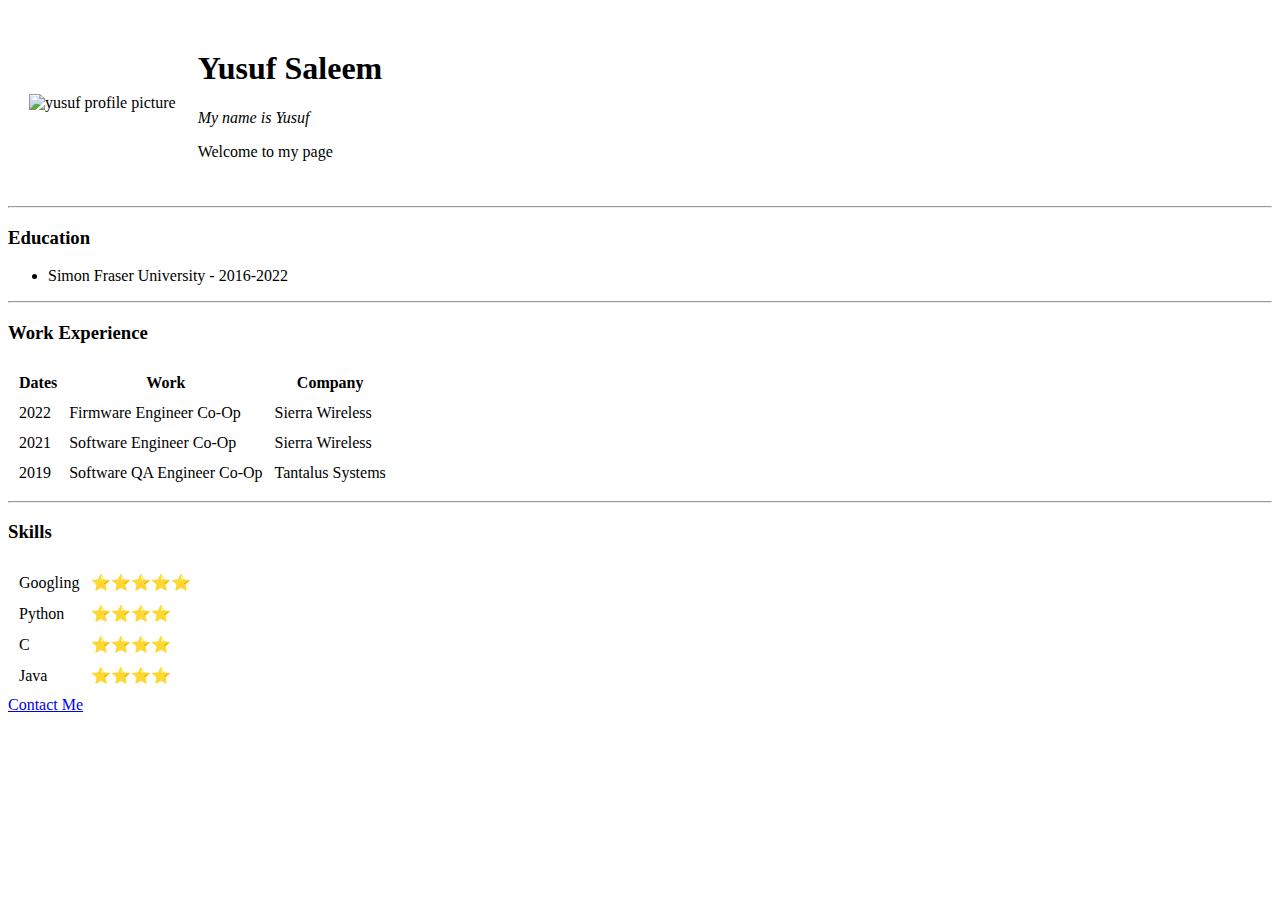
==== index.html @ 8aa3125e "Add initial resume website files" ====
<!DOCTYPE html>
<html>
  <head>
    <meta charset="utf-8" />
    <title>Yusuf's Personal Site</title>
  </head>
  <body>
    <table cellspacing="20">
      <td>
        <img
          src="https://media-exp1.licdn.com/dms/image/C5603AQH6PgA2jtlJhg/profile-displayphoto-shrink_200_200/0/1632036086809?e=1673481600&v=beta&t=Xz1bfXgzZUI-zCAgXPbQiHD53EjL9jddnJjzSCGUodw"
          alt="yusuf profile picture"
        />
      </td>
      <td>
        <h1>Yusuf Saleem</h1>
        <p>
          <em>My name is Yusuf</em>
        </p>
        <p>Welcome to my page</p>
      </td>
    </table>
    <hr />
    <h3>Education</h3>
    <ul>
      <li>Simon Fraser University - 2016-2022</li>
    </ul>
    <hr />
    <h3>Work Experience</h3>
    <table cellspacing="10">
      <thead>
        <th>Dates</th>
        <th>Work</th>
        <th>Company</th>
      </thead>
      <tbody>
        <tr>
          <td>2022</td>
          <td>Firmware Engineer Co-Op</td>
          <td>Sierra Wireless</td>
        </tr>
        <tr>
          <td>2021</td>
          <td>Software Engineer Co-Op</td>
          <td>Sierra Wireless</td>
        </tr>
        <tr>
          <td>2019</td>
          <td>Software QA Engineer Co-Op</td>
          <td>Tantalus Systems</td>
        </tr>
      </tbody>
    </table>
    <hr />
    <h3>Skills</h3>
    <table cellspacing="10">
      <tr>
        <td>Googling</td>
        <td>⭐⭐⭐⭐⭐</td>
      </tr>
      <tr>
        <td>Python</td>
        <td>⭐⭐⭐⭐</td>
      </tr>
      <tr>
        <td>C</td>
        <td>⭐⭐⭐⭐</td>
      </tr>
      <tr>
        <td>Java</td>
        <td>⭐⭐⭐⭐</td>
      </tr>
    </table>
    <a href="contact-me.html">Contact Me</a>
  </body>
</html>
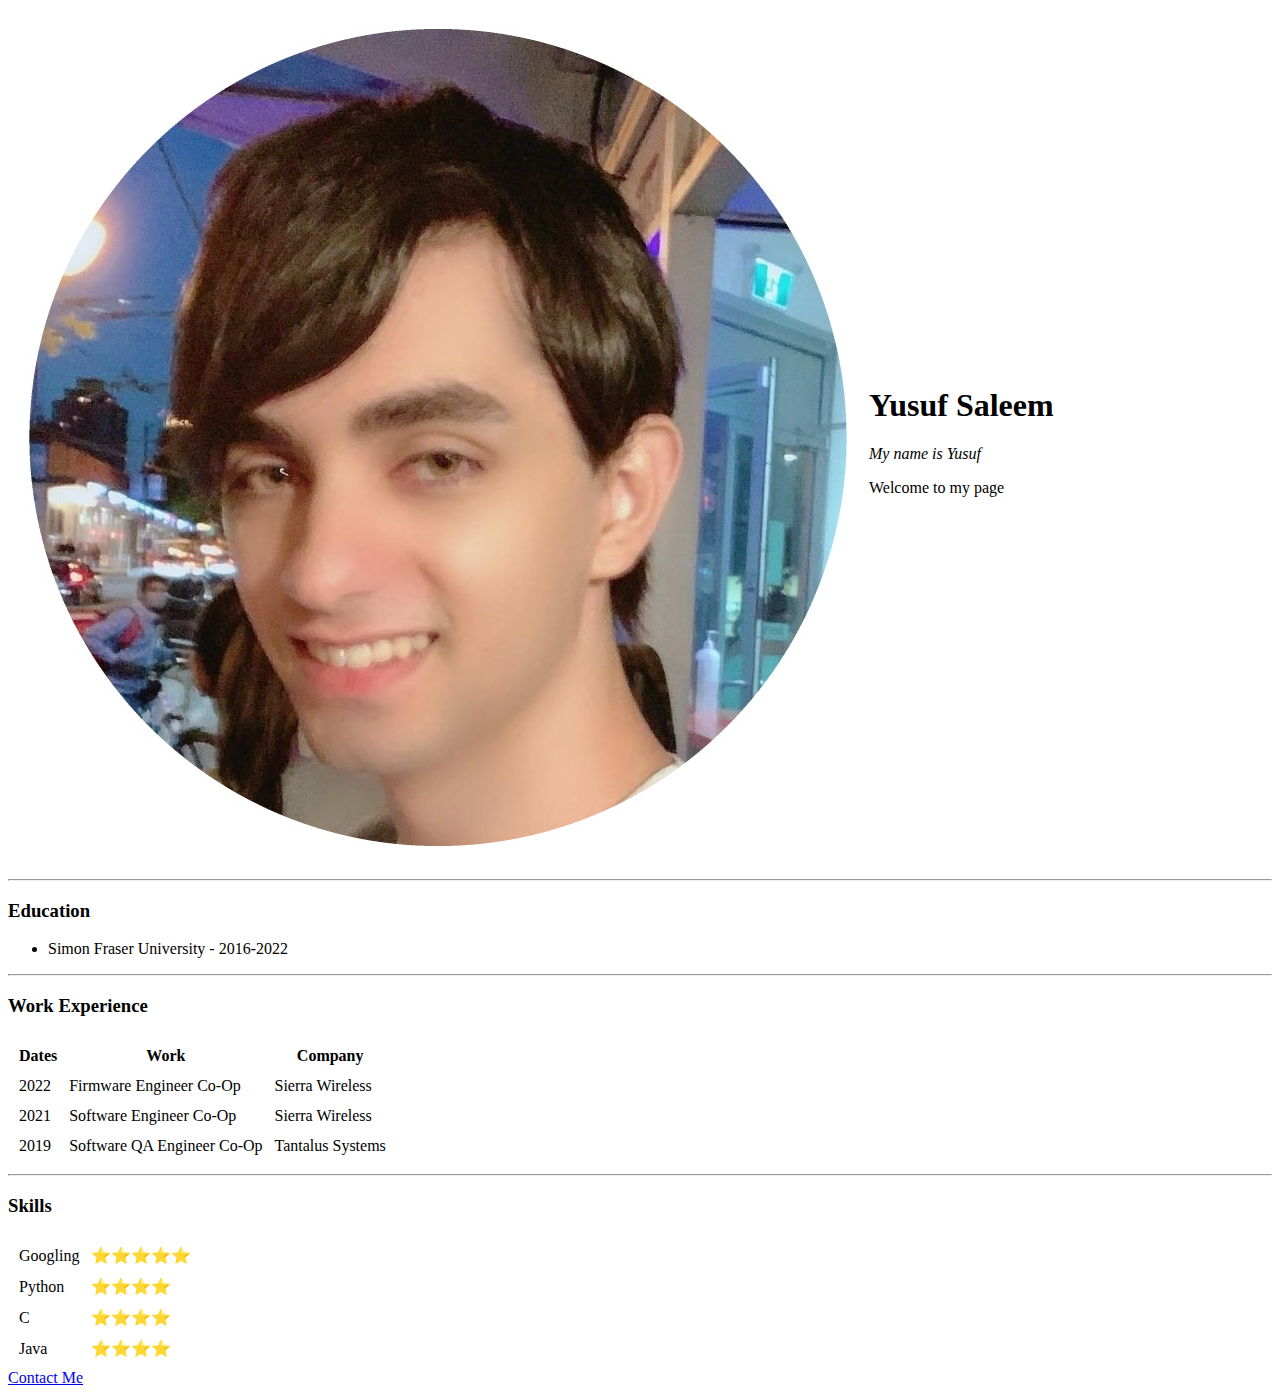
==== commit 3adef6ec: "Use local profile image" ====
--- a/index.html
+++ b/index.html
@@ -8,7 +8,7 @@
     <table cellspacing="20">
       <td>
         <img
-          src="https://media-exp1.licdn.com/dms/image/C5603AQH6PgA2jtlJhg/profile-displayphoto-shrink_200_200/0/1632036086809?e=1673481600&v=beta&t=Xz1bfXgzZUI-zCAgXPbQiHD53EjL9jddnJjzSCGUodw"
+          src="me.jpg"
           alt="yusuf profile picture"
         />
       </td>
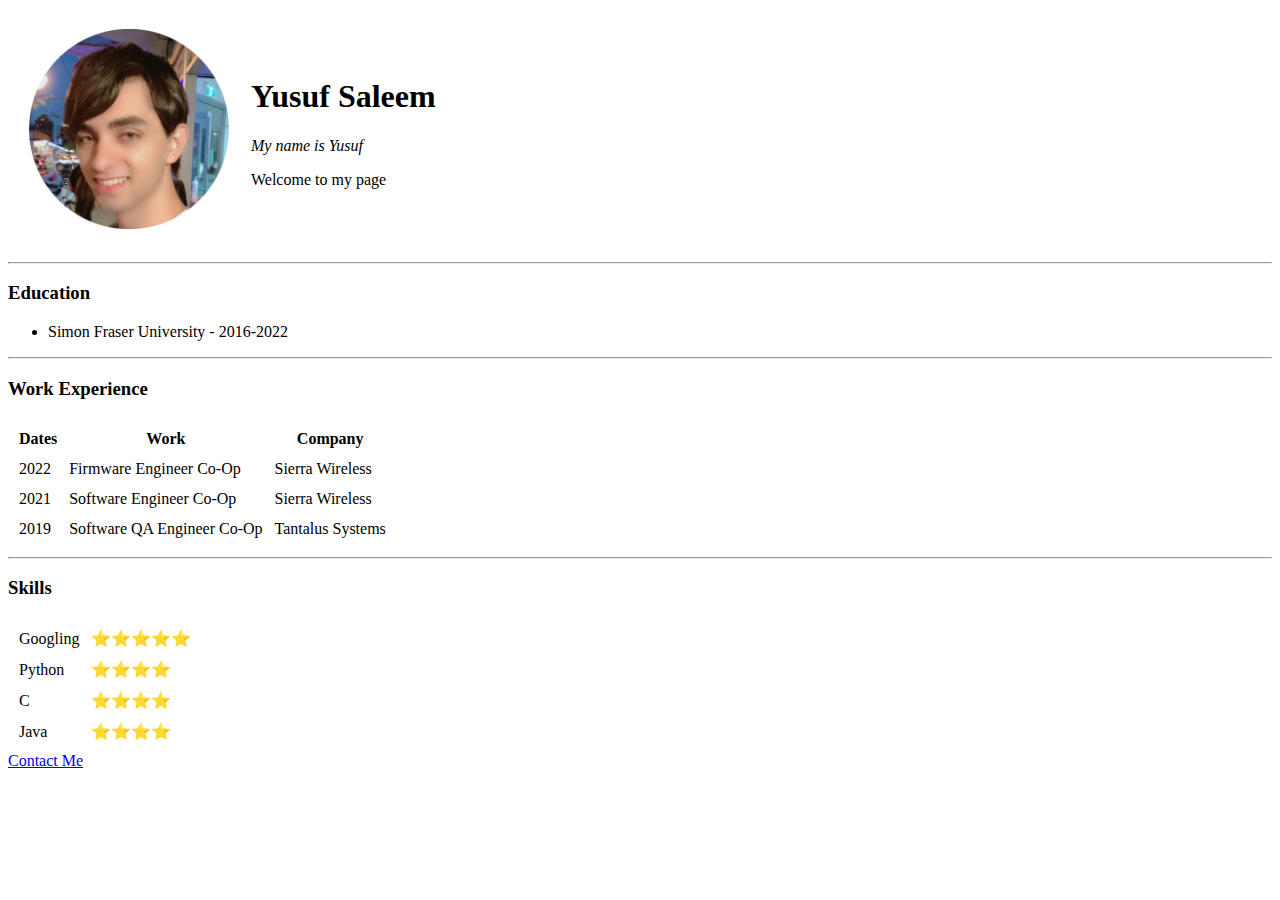
==== commit 7da3fc89: "Resize profile image" ====
--- a/index.html
+++ b/index.html
@@ -10,6 +10,7 @@
         <img
           src="me.jpg"
           alt="yusuf profile picture"
+          style="width: 200px"
         />
       </td>
       <td>
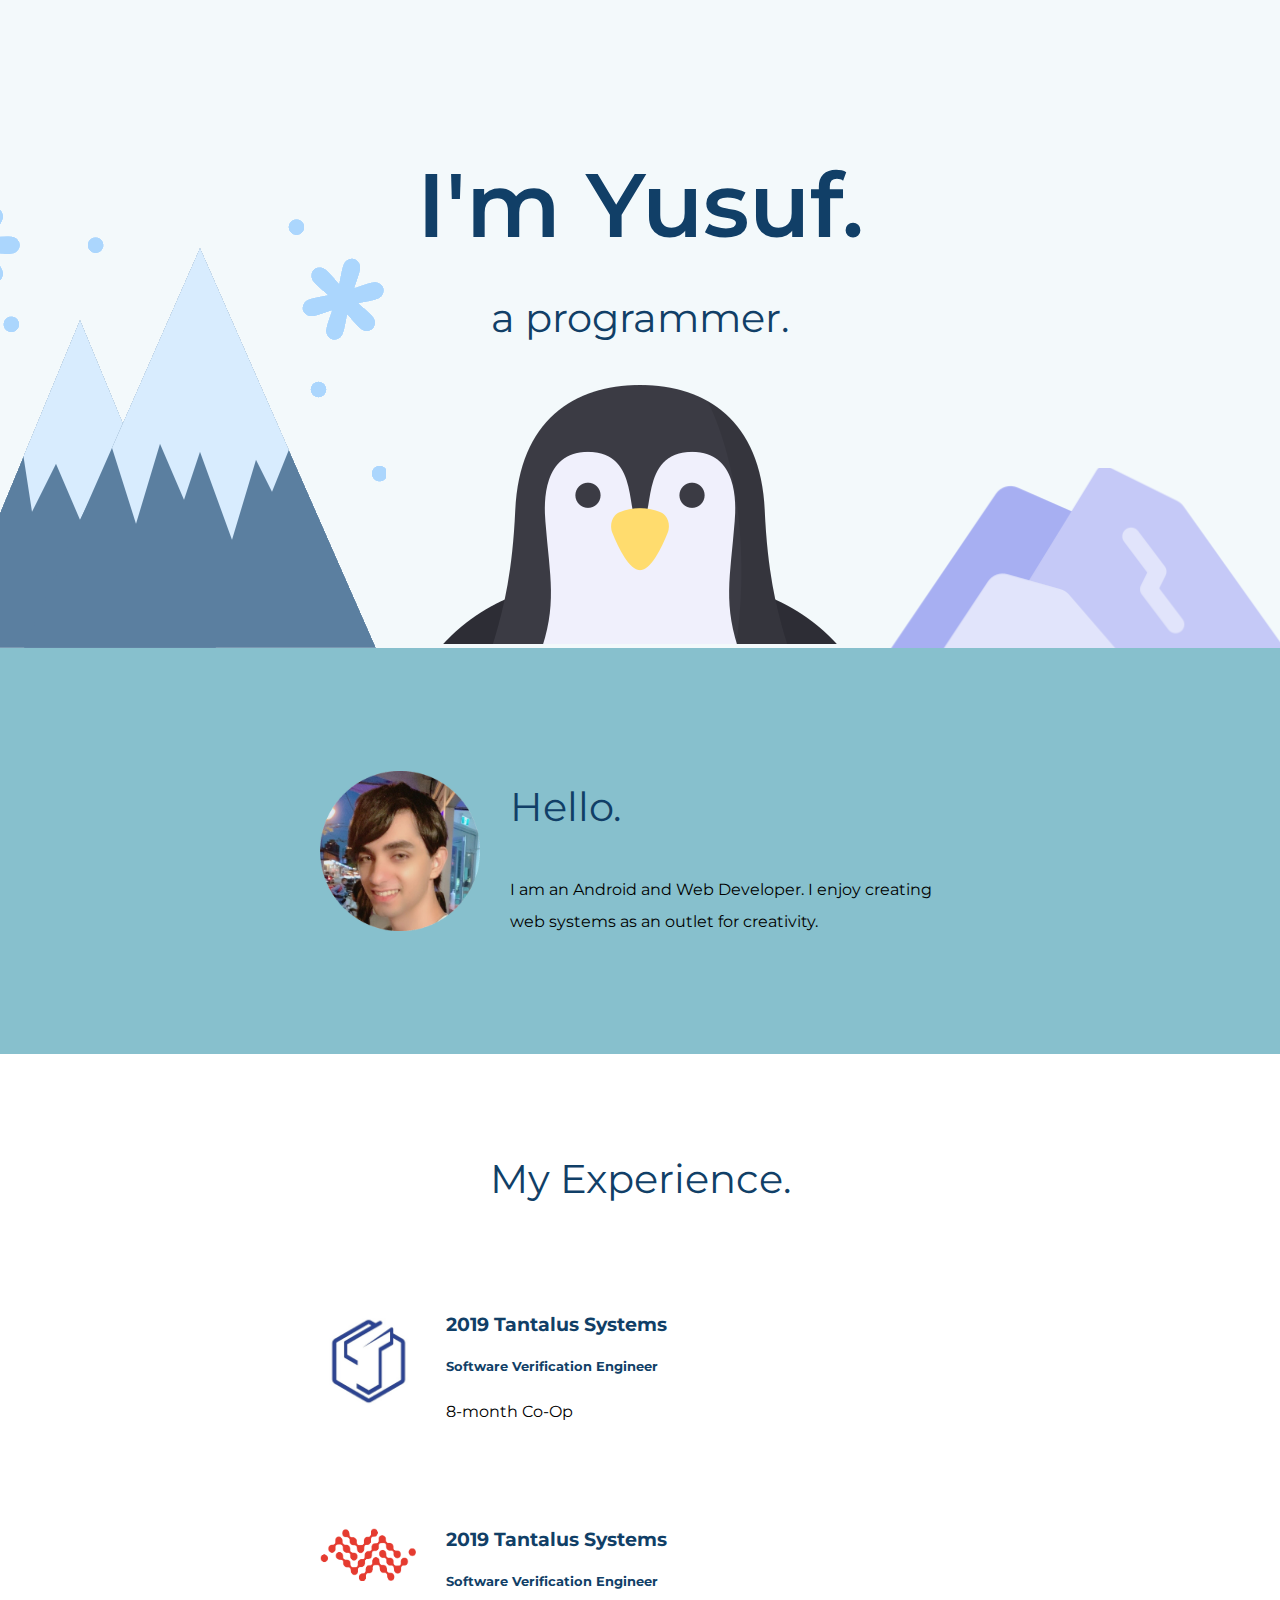
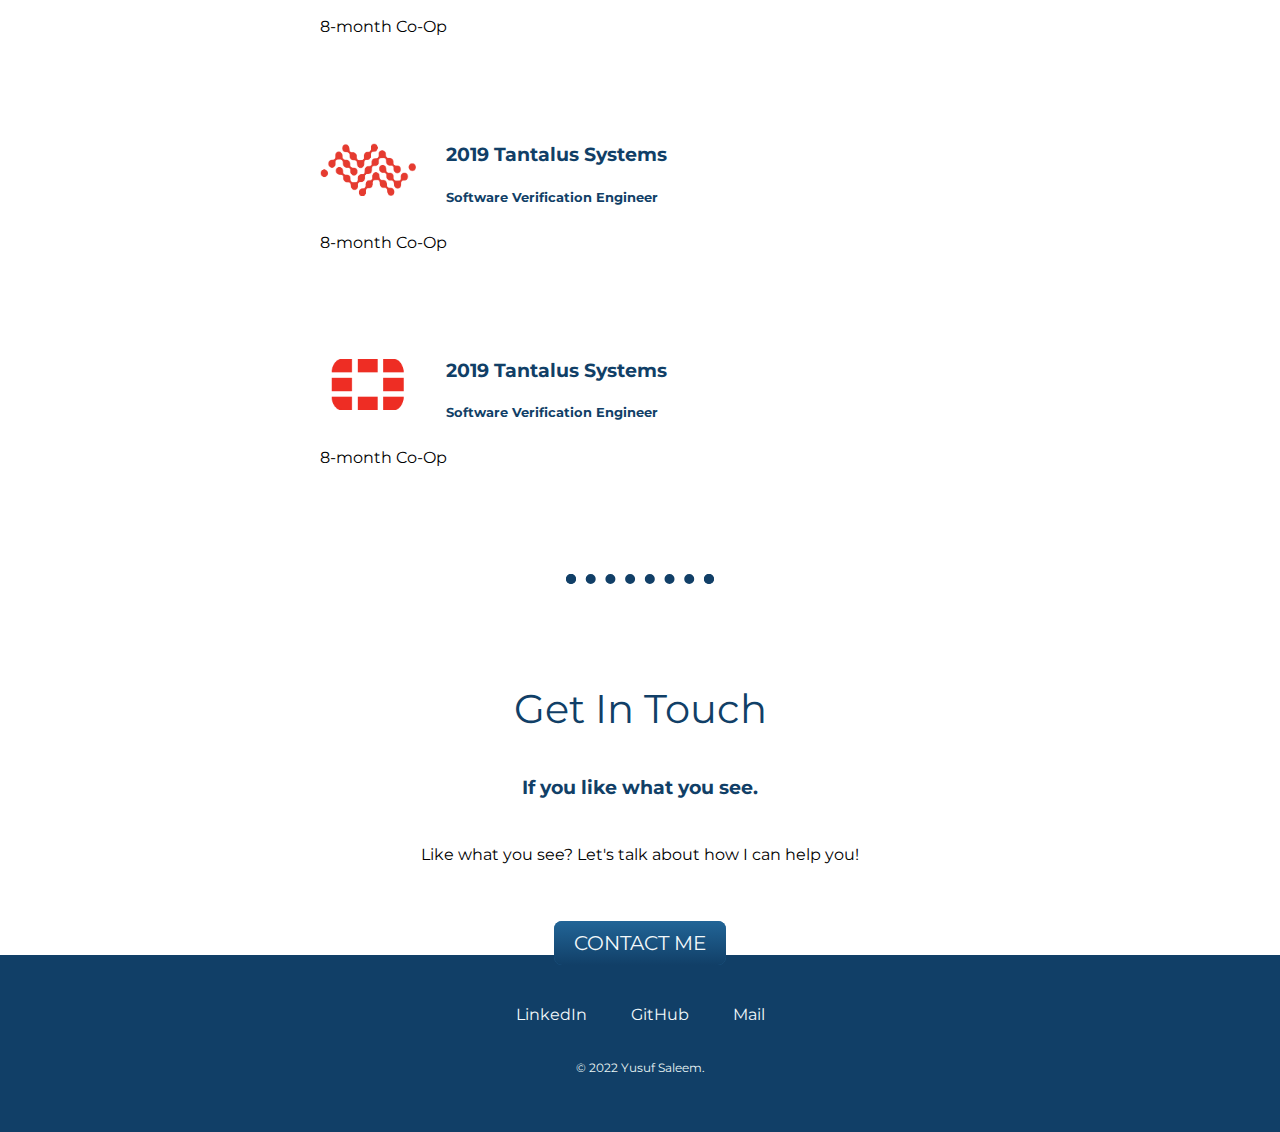
==== commit 22af3ed7: "CSS overhaul" ====
--- a/index.html
+++ b/index.html
@@ -2,76 +2,127 @@
 <html>
   <head>
     <meta charset="utf-8" />
-    <title>Yusuf's Personal Site</title>
+    <title>Yusuf Saleem</title>
+
+    <!-- Google Fonts -->
+    <link rel="preconnect" href="https://fonts.googleapis.com" />
+    <link rel="preconnect" href="https://fonts.gstatic.com" crossorigin />
+    <link
+      href="https://fonts.googleapis.com/css2?family=Montserrat:wght@100;200;400;600&display=swap"
+      rel="stylesheet"
+    />
+
+    <style>
+      @import url("https://fonts.googleapis.com/css2?family=Montserrat:wght@100;200;400;600&display=swap");
+    </style>
+
+    <!-- Bootstrap Scripts -->
+    <link
+      href="https://cdn.jsdelivr.net/npm/bootstrap@5.1.3/dist/css/bootstrap.min.css"
+      rel="stylesheet"
+      integrity="sha384-1BmE4kWBq78iYhFldvKuhfTAU6auU8tT94WrHftjDbrCEXSU1oBoqyl2QvZ6jIW3"
+      crossorigin="anonymous"
+    />
+    <script
+      src="https://cdn.jsdelivr.net/npm/bootstrap@5.1.3/dist/js/bootstrap.bundle.min.js"
+      integrity="sha384-ka7Sk0Gln4gmtz2MlQnikT1wXgYsOg+OMhuP+IlRH9sENBO0LRn5q+8nbTov4+1p"
+      crossorigin="anonymous"
+    ></script>
+
+    <link rel="stylesheet" href="css/styles.css" />
+    <link rel="icon" href="favicon.ico" />
+    <link rel="preconnect" href="https://fonts.googleapis.com" />
+    <link rel="preconnect" href="https://fonts.gstatic.com" crossorigin />
+    <link
+      href="https://fonts.googleapis.com/css2?family=Merriweather&family=Montserrat&family=Sacramento&display=swap"
+      rel="stylesheet"
+    />
   </head>
   <body>
-    <table cellspacing="20">
-      <td>
-        <img
-          src="me.jpg"
-          alt="yusuf profile picture"
-          style="width: 200px"
-        />
-      </td>
-      <td>
-        <h1>Yusuf Saleem</h1>
-        <p>
-          <em>My name is Yusuf</em>
+    <div class="top-container">
+      <h1>I'm Yusuf.</h1>
+      <h2>a programmer.</h2>
+      <img class="mountain" src="images/mountain.png" alt="mountain-img" />
+      <img class="penguin" src="images/penguin.png" alt="penguin-img" />
+      <img class="glacier" src="images/glacier.png" alt="glacier-img" />
+    </div>
+
+    <div class="middle-container">
+      <div class="profile">
+        <div class="intro">
+          <img class="me-img" src="me.png" alt="picture-of-me" width="150px" />
+          <div>
+            <h2>Hello.</h2>
+            <p class="google-skill-description">
+              I am an Android and Web Developer. I enjoy creating web systems as
+              an outlet for creativity.
+            </p>
+          </div>
+        </div>
+      </div>
+
+      <div class="skills">
+        <h2>My Experience.</h2>
+        <div class="skill-row">
+          <img
+            class="google-img"
+            src="images/tantalus.png"
+            alt="tantalus.png"
+            width="300px"
+          />
+          <h3>2019 Tantalus Systems</h3>
+          <h5>Software Verification Engineer</h5>
+          <p class="google-skill-description">8-month Co-Op</p>
+        </div>
+        <div class="skill-row">
+          <img
+            class="google-img"
+            src="images/sierra.png"
+            alt="tantalus.png"
+            width="300px"
+          />
+          <h3>2019 Tantalus Systems</h3>
+          <h5>Software Verification Engineer</h5>
+          <p class="google-skill-description">8-month Co-Op</p>
+        </div>
+        <div class="skill-row">
+          <img
+            class="google-img"
+            src="images/sierra.png"
+            alt="tantalus.png"
+            width="300px"
+          />
+          <h3>2019 Tantalus Systems</h3>
+          <h5>Software Verification Engineer</h5>
+          <p class="google-skill-description">8-month Co-Op</p>
+        </div>
+        <div class="skill-row">
+          <img
+            class="google-img"
+            src="images/fortinet.png"
+            alt="tantalus.png"
+            width="300px"
+          />
+          <h3>2019 Tantalus Systems</h3>
+          <h5>Software Verification Engineer</h5>
+          <p class="google-skill-description">8-month Co-Op</p>
+        </div>
+      </div>
+      <hr />
+      <div class="contact-me">
+        <h2>Get In Touch</h2>
+        <h3>If you like what you see.</h3>
+        <p class="contact-message">
+          Like what you see? Let's talk about how I can help you!
         </p>
-        <p>Welcome to my page</p>
-      </td>
-    </table>
-    <hr />
-    <h3>Education</h3>
-    <ul>
-      <li>Simon Fraser University - 2016-2022</li>
-    </ul>
-    <hr />
-    <h3>Work Experience</h3>
-    <table cellspacing="10">
-      <thead>
-        <th>Dates</th>
-        <th>Work</th>
-        <th>Company</th>
-      </thead>
-      <tbody>
-        <tr>
-          <td>2022</td>
-          <td>Firmware Engineer Co-Op</td>
-          <td>Sierra Wireless</td>
-        </tr>
-        <tr>
-          <td>2021</td>
-          <td>Software Engineer Co-Op</td>
-          <td>Sierra Wireless</td>
-        </tr>
-        <tr>
-          <td>2019</td>
-          <td>Software QA Engineer Co-Op</td>
-          <td>Tantalus Systems</td>
-        </tr>
-      </tbody>
-    </table>
-    <hr />
-    <h3>Skills</h3>
-    <table cellspacing="10">
-      <tr>
-        <td>Googling</td>
-        <td>⭐⭐⭐⭐⭐</td>
-      </tr>
-      <tr>
-        <td>Python</td>
-        <td>⭐⭐⭐⭐</td>
-      </tr>
-      <tr>
-        <td>C</td>
-        <td>⭐⭐⭐⭐</td>
-      </tr>
-      <tr>
-        <td>Java</td>
-        <td>⭐⭐⭐⭐</td>
-      </tr>
-    </table>
-    <a href="contact-me.html">Contact Me</a>
+        <a class="btn" href="mailto:yusufsaleem@outlook.com">CONTACT ME</a>
+      </div>
+    </div>
+    <div class="bottom-container">
+      <a class="footer-link" href="https://www.linkedin.com/in/yusuf--saleem/">LinkedIn</a>
+      <a class="footer-link" href="https://github.com/yusuf-saleem">GitHub</a>
+      <a class="footer-link" href="mailto:yusufsaleem@outlook.com">Mail</a>
+      <p class="copyright">© 2022 Yusuf Saleem.</p>
+    </div>
   </body>
 </html>
--- a/css/styles.css
+++ b/css/styles.css
@@ -0,0 +1,193 @@
+a {
+  color: #11999e;
+  font-family: "Montserrat", sans-serif;
+  margin: 10px 20px;
+  text-decoration: none;
+}
+
+a:hover {
+  color: #eaf6f6;
+}
+
+body {
+  font-family: "Montserrat", sans-serif;
+  margin: 0;
+  text-align: center;
+}
+
+h1 {
+  color: #113F67;
+  font-family: "Montserrat", sans-serif;
+  font-weight: 600;
+  font-size: 5.625rem;
+  margin: 50px auto 0 auto;
+}
+
+h2 {
+  color: #113F67;
+  font-family: "Montserrat", sans-serif;
+  font-weight: 400;
+  font-size: 2.5rem;
+  padding-bottom: 10px;
+}
+
+h3, h5 {
+  color: #113F67;
+  font-family: "Montserrat", sans-serif;
+}
+
+hr {
+  border: dotted #113F67 10px;
+  color: #F3F9FB;
+  border-bottom: none;
+  margin: 100px auto;
+  width: 10%;
+}
+
+p {
+  line-height: 2;
+}
+
+.biography {
+  color: #40514e;
+  width: 30%;
+  margin: auto;
+}
+
+.glacier {
+  position: absolute;
+  float: right;
+  bottom: 0;
+  right: 0;
+  z-index: -1;
+}
+
+.mountain {
+  position: absolute;
+  float: left;
+  bottom: 0;
+  left: -5%;
+  z-index: -1;
+}
+
+.bottom-container {
+  background: #113F67;
+  padding: 50px 0 20px;
+}
+
+.code-img {
+  float: right;
+  margin-left: 30px;
+  width: 15%;
+}
+
+.contact-message {
+}
+
+.btn {
+  background: #226597;
+  background-image: -webkit-linear-gradient(top, #226597, #113F67);
+  background-image: -moz-linear-gradient(top, #226597, #113F67);
+  background-image: -ms-linear-gradient(top, #226597, #113F67);
+  background-image: -o-linear-gradient(top, #226597, #113F67);
+  background-image: linear-gradient(to bottom, #226597, #113F67);
+  -webkit-border-radius: 8;
+  -moz-border-radius: 8;
+  border-radius: 8px;
+  font-family: "Montserrat", sans-serif;
+  color: #F3F9FB;
+  font-size: 20px;
+  padding: 10px 20px 10px 20px;
+  text-decoration: none;
+  margin: 50px auto 50px auto;
+}
+
+.btn:hover {
+  background: #87C0CD;
+  background-image: -webkit-linear-gradient(top, #87C0CD, #226597);
+  background-image: -moz-linear-gradient(top, #87C0CD, #226597);
+  background-image: -ms-linear-gradient(top, #87C0CD, #226597);
+  background-image: -o-linear-gradient(top, #87C0CD, #226597);
+  background-image: linear-gradient(to bottom, #87C0CD, #226597);
+  text-decoration: none;
+}
+
+.contact-me {
+}
+
+.contact-message {
+  margin: 40px auto 60px;
+  width: 40%;
+}
+
+.copyright {
+  color: #eaf6f6;
+  font-size: 0.75rem;
+  padding: 20px 0px;
+}
+
+.footer-link {
+  color: #F3F9FB;
+}
+
+.google-img {
+  float: left;
+  margin-right: 30px;
+  width: 15%;
+}
+
+.middle-container {
+  margin: 0;
+  align-items: center;
+}
+
+.penguin  {
+  z-index: -1;
+  bottom: -300px;
+  right: 50%;
+  left: 50%;
+}
+
+.skills {
+  margin-top: 100px;
+}
+
+.skill-row {
+  margin: 100px auto 100px auto;
+  text-align: left;
+  width: 50%;
+}
+
+.top-container {
+  background-color: #F3F9FB;
+  padding-top: 100px;
+  position: relative;
+  z-index: -2;
+}
+
+.top-cloud {
+  position: absolute;
+  right: 300px;
+  top: 40px;
+}
+
+.profile {
+  background-color: #87C0CD;
+  align-items: center;
+  padding: 100px 0;
+}
+
+.intro {
+  margin: 0 auto;
+  text-align: left;
+  width: 50%;
+  display: flex;
+  align-items: center;
+  justify-content: center;
+}
+
+.me-img {
+  float: left;
+  margin-right: 30px;
+  width: 25%;
+}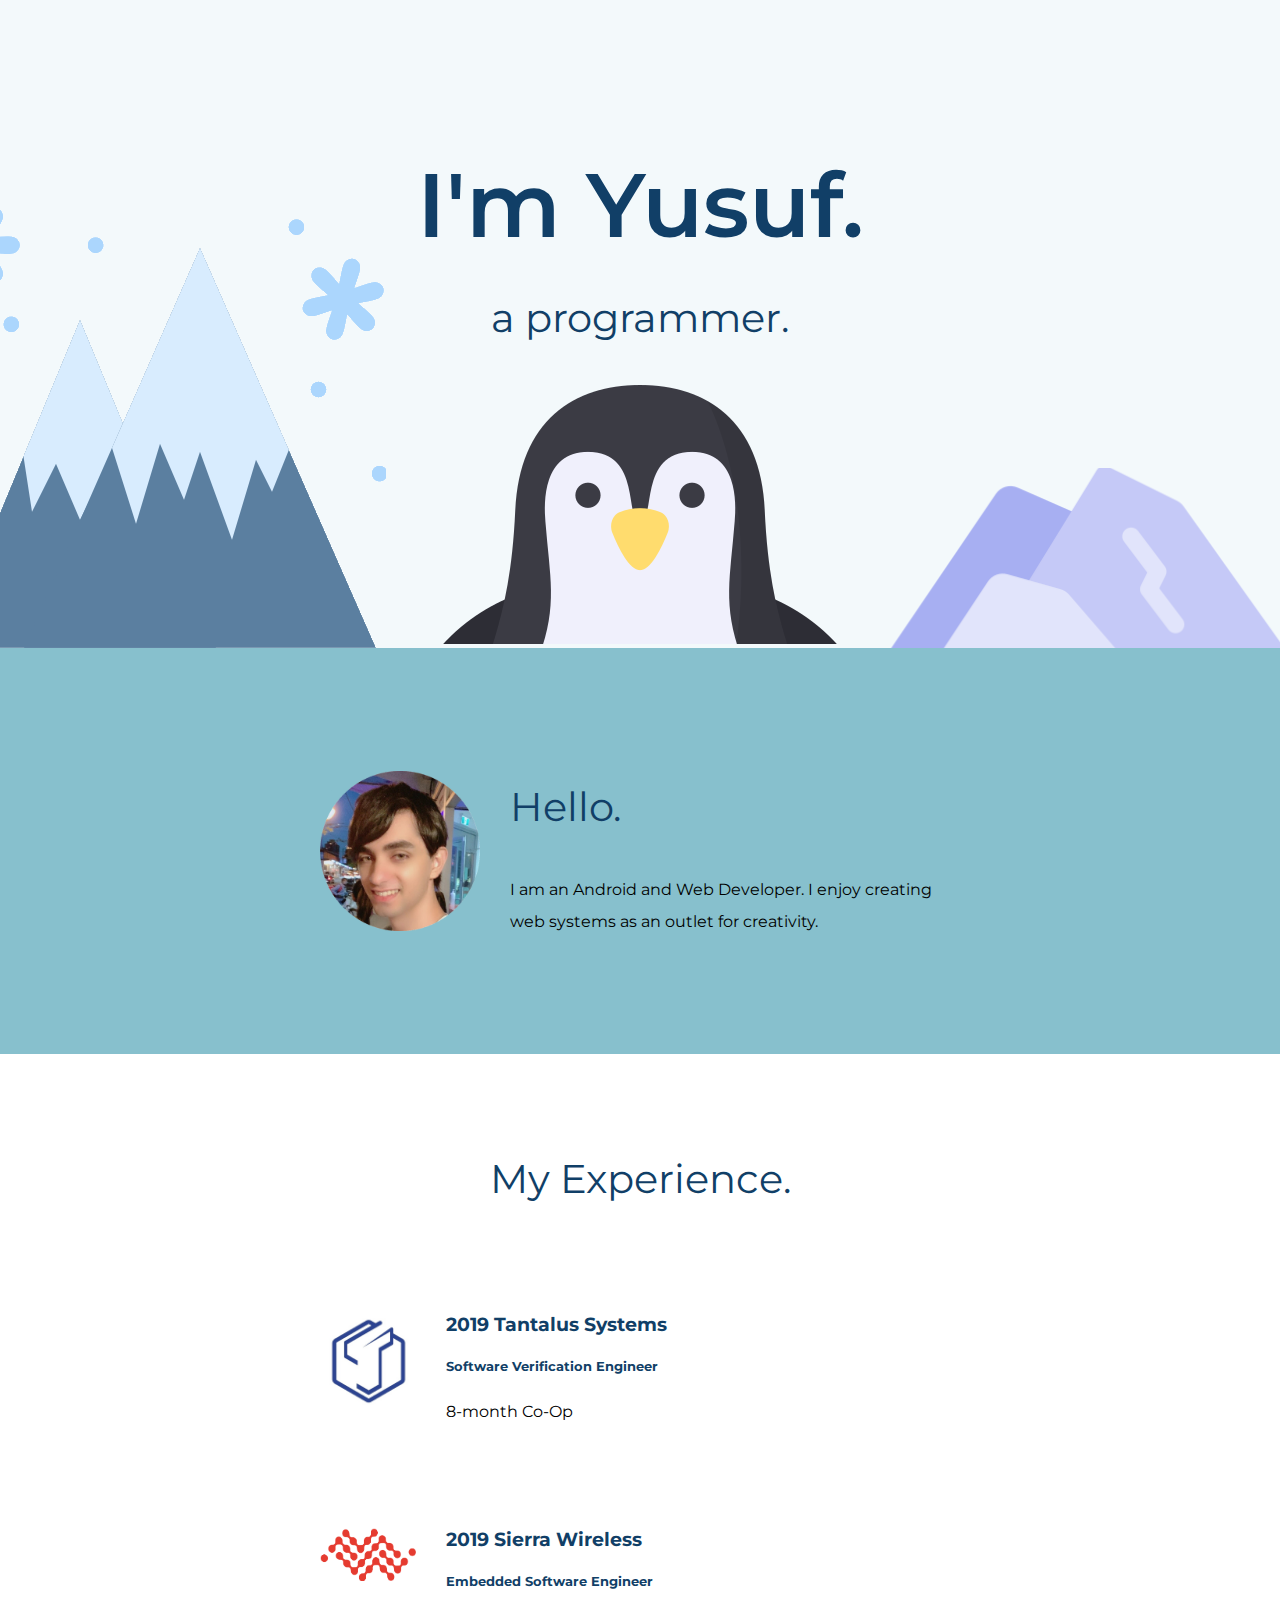
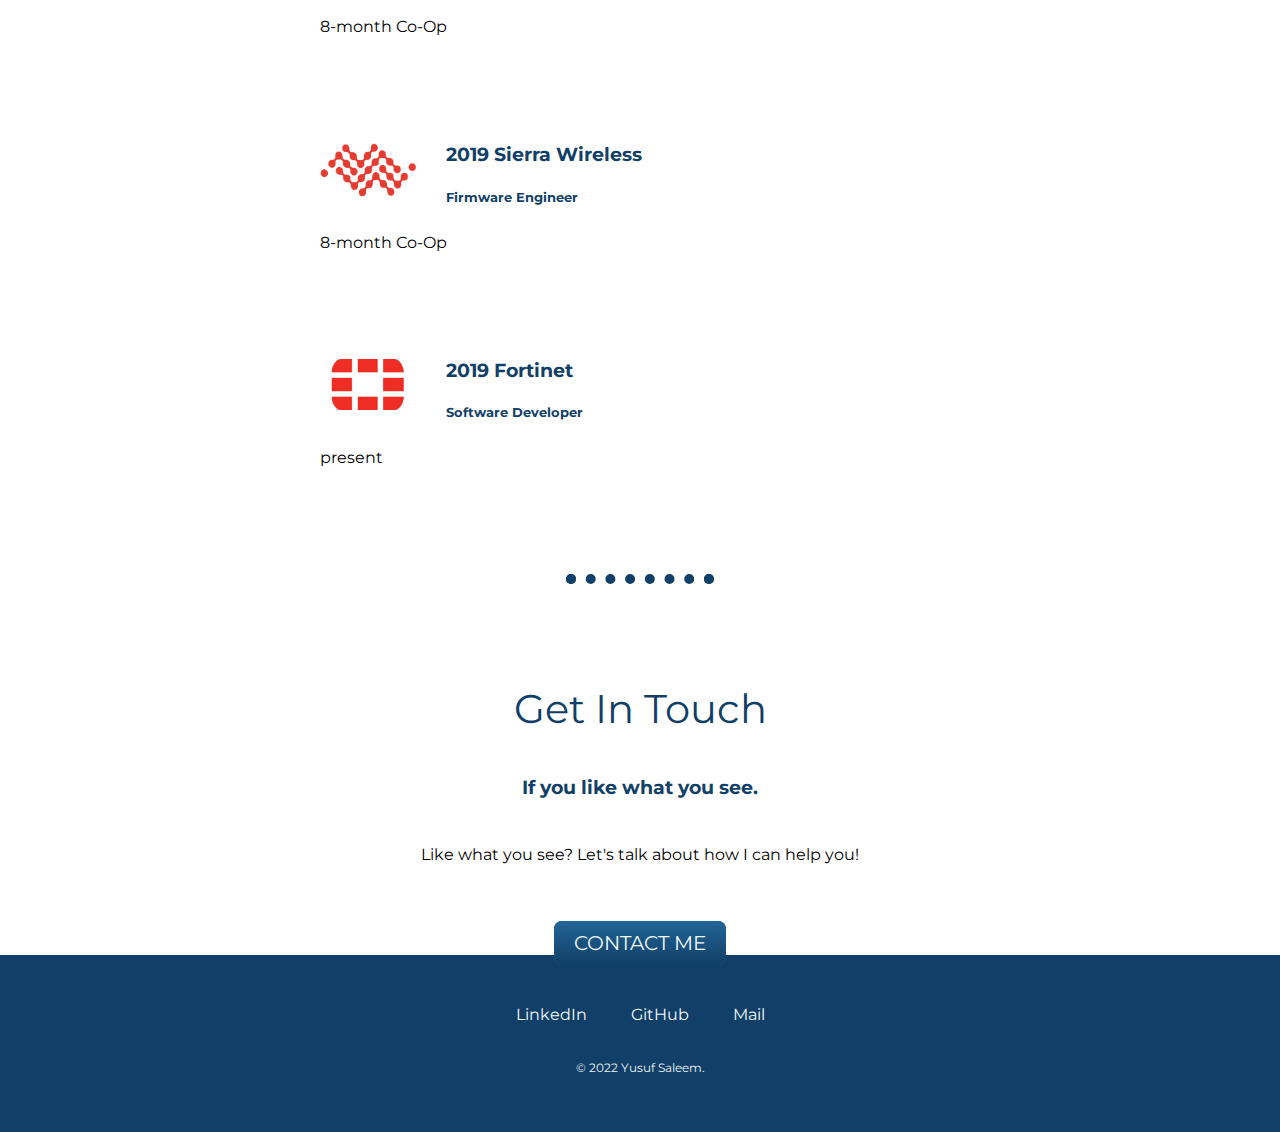
==== commit 8a76775e: "update employment" ====
--- a/index.html
+++ b/index.html
@@ -81,8 +81,8 @@
             alt="tantalus.png"
             width="300px"
           />
-          <h3>2019 Tantalus Systems</h3>
-          <h5>Software Verification Engineer</h5>
+          <h3>2019 Sierra Wireless</h3>
+          <h5>Embedded Software Engineer</h5>
           <p class="google-skill-description">8-month Co-Op</p>
         </div>
         <div class="skill-row">
@@ -92,8 +92,8 @@
             alt="tantalus.png"
             width="300px"
           />
-          <h3>2019 Tantalus Systems</h3>
-          <h5>Software Verification Engineer</h5>
+          <h3>2019 Sierra Wireless</h3>
+          <h5>Firmware Engineer</h5>
           <p class="google-skill-description">8-month Co-Op</p>
         </div>
         <div class="skill-row">
@@ -103,9 +103,9 @@
             alt="tantalus.png"
             width="300px"
           />
-          <h3>2019 Tantalus Systems</h3>
-          <h5>Software Verification Engineer</h5>
-          <p class="google-skill-description">8-month Co-Op</p>
+          <h3>2019 Fortinet</h3>
+          <h5>Software Developer</h5>
+          <p class="google-skill-description">present</p>
         </div>
       </div>
       <hr />
